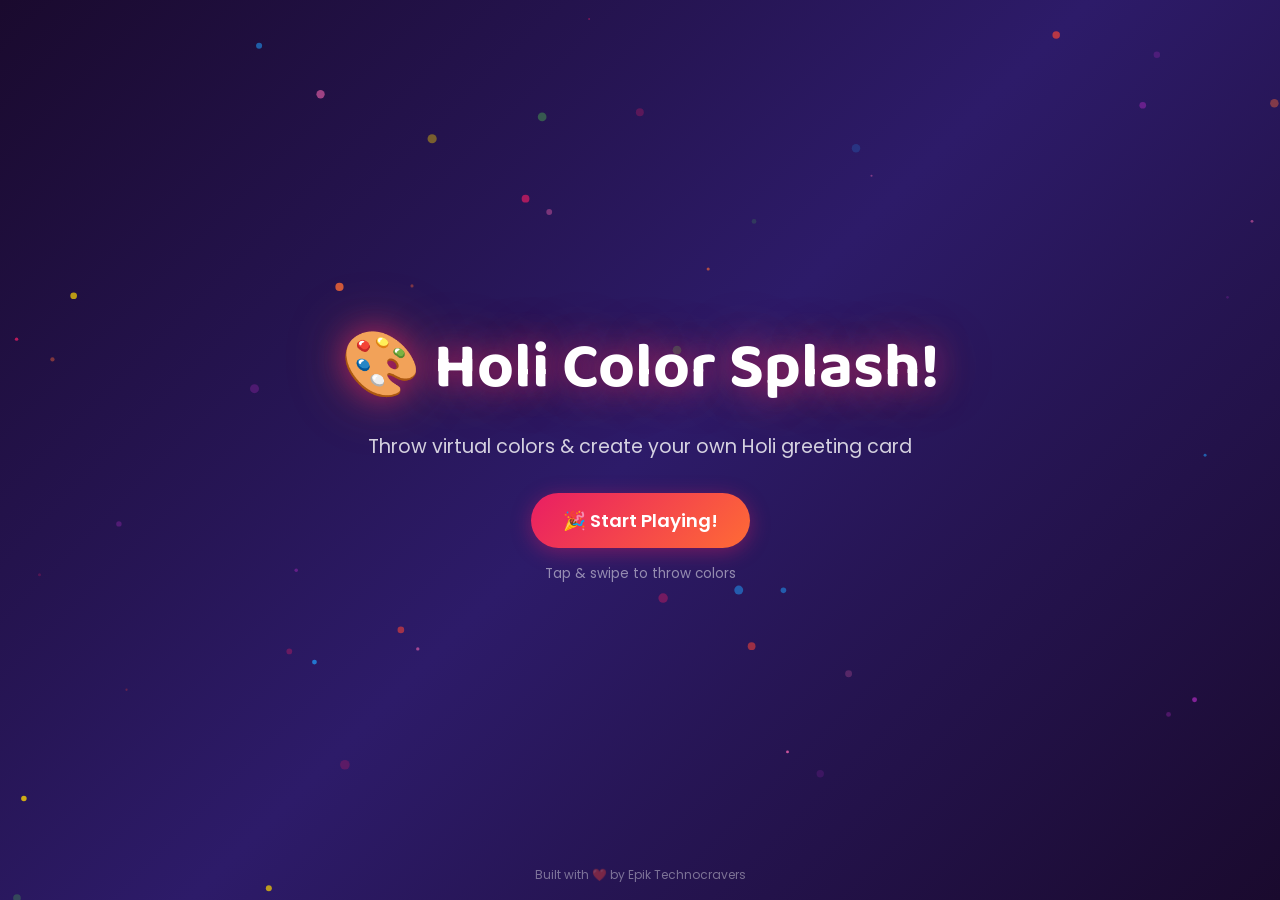
==== index.html @ 1cae0b5d "feat: mirror/flip button for selfies + remove forced back camera" ====
<!DOCTYPE html>
<html lang="en">
<head>
    <meta charset="UTF-8">
    <meta name="viewport" content="width=device-width, initial-scale=1.0, user-scalable=no">
    <title>Holi Color Splash 2026 — Throw Virtual Colors!</title>
    <meta name="description" content="Celebrate Holi 2026 with this interactive color splash game. Create and share personalized Holi greeting cards!">
    <meta property="og:title" content="Holi Color Splash 2026 — Throw Colors, Share Joy!">
    <meta property="og:description" content="Celebrate Holi 2026 with this interactive color splash game. Create and share personalized Holi greeting cards!">
    <meta property="og:image" content="og-image.png">
    <meta property="og:type" content="website">
    <meta name="theme-color" content="#1a0a2e">
    <link rel="icon" href="data:image/svg+xml,<svg xmlns='http://www.w3.org/2000/svg' viewBox='0 0 100 100'><text y='.9em' font-size='90'>🎨</text></svg>">
    <link rel="preconnect" href="https://fonts.googleapis.com">
    <link rel="preconnect" href="https://fonts.gstatic.com" crossorigin>
    <link href="https://fonts.googleapis.com/css2?family=Poppins:wght@400;600;700;800&family=Baloo+2:wght@700;800&display=swap" rel="stylesheet">
    <link rel="stylesheet" href="style.css">
</head>
<body>
    <!-- Landing Screen -->
    <div id="landing" class="screen active">
        <canvas id="bgCanvas"></canvas>
        <div class="landing-content">
            <h1 class="landing-title">🎨 Holi Color Splash!</h1>
            <p class="landing-subtitle">Throw virtual colors & create your own Holi greeting card</p>
            <button id="startBtn" class="btn btn-primary pulse">🎉 Start Playing!</button>
            <p class="landing-hint">Tap & swipe to throw colors</p>
        </div>
        <footer class="landing-footer">Built with ❤️ by Epik Technocravers</footer>
    </div>

    <!-- Canvas Screen -->
    <div id="playScreen" class="screen">
        <canvas id="mainCanvas"></canvas>
        <div id="canvasWatermark" class="canvas-watermark">👆 Tap & swipe to<br>throw colors!</div>
        <div id="colorPicker" class="color-picker">
            <div class="color-dot" data-color="#FF6B35" style="background:#FF6B35"></div>
            <div class="color-dot" data-color="#E91E63" style="background:#E91E63"></div>
            <div class="color-dot" data-color="#4CAF50" style="background:#4CAF50"></div>
            <div class="color-dot" data-color="#FFD600" style="background:#FFD600"></div>
            <div class="color-dot" data-color="#2196F3" style="background:#2196F3"></div>
            <div class="color-dot" data-color="#FF69B4" style="background:#FF69B4"></div>
            <div class="color-dot" data-color="#9C27B0" style="background:#9C27B0"></div>
            <div class="color-dot" data-color="#F44336" style="background:#F44336"></div>
            <div class="color-dot random active active-mode" data-color="random" title="Random">🎲</div>
        </div>
        <div id="tapCounter" class="tap-counter"></div>
        <div id="challengeText" class="challenge-text hidden">🎯 How many colors can you throw?</div>
        <button id="soundToggle" class="btn btn-sound" title="Toggle Sound">🔇</button>
        <button id="createCardBtn" class="btn btn-card hidden">✨ Create Greeting Card</button>
        <button id="clearBtn" class="btn btn-clear">🗑️</button>
        <button id="photoBtn" class="btn btn-photo">📸</button>
        <input type="file" id="photoInput" accept="image/*" style="display:none">
        <div id="photoHint" class="photo-hint hidden">Throw colors on your photo! 🎨</div>
        <button id="stickerToggleBtn" class="btn btn-sticker-toggle">🎭 Stickers</button>
        <div id="stickerBar" class="sticker-bar hidden">
            <div id="stickerList" class="sticker-list"></div>
        </div>
        <div id="stickerHint" class="sticker-hint hidden"></div>
    </div>

    <!-- Name Input Overlay -->
    <div id="nameOverlay" class="overlay hidden">
        <div class="overlay-card">
            <h2>Almost there! 🎊</h2>
            <p>Enter your name for the greeting card</p>
            <input type="text" id="nameInput" placeholder="Your Name" maxlength="30" autocomplete="off">
            <button id="generateBtn" class="btn btn-primary">🎨 Create My Holi Card</button>
        </div>
    </div>

    <!-- Greeting Card Screen -->
    <div id="cardScreen" class="screen">
        <div id="confettiOverlay" class="confetti-overlay"></div>
        <canvas id="cardCanvas"></canvas>
        <div id="shareToast" class="share-toast hidden"></div>
        <div class="card-actions">
            <button id="downloadBtn" class="btn btn-download">📥 Download</button>
            <button id="shareBtn" class="btn btn-share">📤 Share</button>
            <button id="storyBtn" class="btn btn-story">📱 Create Story</button>
            <button id="backBtn" class="btn btn-back">← Make Another</button>
            <button id="copyBtn" class="btn btn-copy">📋 Copy Image</button>
            <button id="statusBtn" class="btn btn-status">📱 Set as Status</button>
        </div>
    </div>

    <script src="script.js"></script>
</body>
</html>
---- style.css ----
* { margin: 0; padding: 0; box-sizing: border-box; -webkit-tap-highlight-color: transparent; }
html, body { width: 100%; height: 100dvh; overflow: hidden; font-family: 'Poppins', sans-serif; }
.screen { position: fixed; inset: 0; display: none; flex-direction: column; opacity: 0; transition: opacity .3s ease; }
.screen.active { display: flex; opacity: 1; }
.screen.fade-out { opacity: 0; }

/* Landing */
#landing { background: linear-gradient(135deg, #1a0a2e 0%, #2d1b69 50%, #1a0a2e 100%); justify-content: center; align-items: center; text-align: center; z-index: 10; }
#bgCanvas { position: absolute; inset: 0; width: 100%; height: 100%; }
.landing-content { position: relative; z-index: 2; padding: 20px; }
.landing-title { font-family: 'Baloo 2', cursive; font-size: clamp(2.2rem, 8vw, 4rem); color: #fff; text-shadow: 0 0 30px rgba(233,30,99,.6), 0 0 60px rgba(255,107,53,.4); margin-bottom: 12px; animation: glow 2s ease-in-out infinite alternate; }
@keyframes glow { to { text-shadow: 0 0 40px rgba(76,175,80,.6), 0 0 80px rgba(255,214,0,.4); } }
.landing-subtitle { color: rgba(255,255,255,.8); font-size: clamp(.9rem, 3vw, 1.2rem); margin-bottom: 32px; }
.landing-hint { color: rgba(255,255,255,.5); font-size: .85rem; margin-top: 16px; }
.landing-footer { position: absolute; bottom: 16px; color: rgba(255,255,255,.4); font-size: .75rem; z-index: 2; }

/* Buttons */
.btn { border: none; border-radius: 50px; padding: 14px 32px; font-family: 'Poppins', sans-serif; font-weight: 600; font-size: 1rem; cursor: pointer; transition: all .2s; touch-action: manipulation; }
.btn:active { transform: scale(.95); }
.btn-primary { background: linear-gradient(135deg, #E91E63, #FF6B35); color: #fff; font-size: 1.15rem; box-shadow: 0 4px 20px rgba(233,30,99,.4); }
.pulse { animation: pulse 2s infinite; }
@keyframes pulse { 0%,100% { box-shadow: 0 4px 20px rgba(233,30,99,.4); } 50% { box-shadow: 0 4px 40px rgba(233,30,99,.7); } }

/* Play Screen */
#playScreen { background: #fff; }
#mainCanvas { width: 100%; height: 100dvh; touch-action: none; cursor: crosshair; }

.color-picker { position: fixed; bottom: 16px; left: 50%; transform: translateX(-50%); display: flex; gap: 8px; background: rgba(0,0,0,.55); backdrop-filter: blur(10px); padding: 8px 14px; border-radius: 50px; z-index: 5; pointer-events: auto; }
.color-dot { width: 32px; height: 32px; border-radius: 50%; border: 2px solid transparent; cursor: pointer; transition: all .15s; display: flex; align-items: center; justify-content: center; font-size: 16px; }
.color-dot.active { border-color: #fff; transform: scale(1.2); box-shadow: 0 0 10px rgba(255,255,255,.5); animation: dotBounce .3s ease-out; }
@keyframes dotBounce { 0% { transform: scale(1); } 50% { transform: scale(1.35); } 100% { transform: scale(1.2); } }
.color-dot.random { background: conic-gradient(#FF6B35, #E91E63, #4CAF50, #FFD600, #2196F3, #9C27B0, #FF6B35); }

.tap-counter { position: fixed; top: 16px; left: 50%; transform: translateX(-50%); background: rgba(0,0,0,.6); color: #fff; padding: 6px 14px; border-radius: 20px; font-size: .8rem; z-index: 5; backdrop-filter: blur(5px); }
.tap-counter:empty { display: none; }
.canvas-watermark { position: absolute; top: 50%; left: 50%; transform: translate(-50%, -50%); color: rgba(0,0,0,.12); font-size: 1.4rem; font-family: 'Poppins', sans-serif; text-align: center; pointer-events: none; z-index: 1; line-height: 1.8; }
.canvas-watermark.hidden { display: none; }

.challenge-text { position: fixed; top: 52px; right: 16px; background: rgba(233,30,99,.85); color: #fff; padding: 6px 14px; border-radius: 12px; font-size: .75rem; z-index: 5; animation: fadeInSlide .5s ease-out; }
.challenge-text.hidden { display: none; }
@keyframes fadeInSlide { from { opacity: 0; transform: translateY(-10px); } to { opacity: 1; transform: translateY(0); } }

.btn-sound { position: fixed; top: 16px; right: 12px; z-index: 5; background: rgba(0,0,0,.5); color: #fff; width: 40px; height: 40px; display: flex; align-items: center; justify-content: center; font-size: .85rem; backdrop-filter: blur(5px); line-height: 1; border-radius: 12px; }

.btn-card { position: fixed; top: 56px; left: 50%; transform: translateX(-50%); z-index: 5; background: linear-gradient(135deg, #E91E63, #9C27B0); color: #fff; animation: slideDown .4s ease-out, cardGlow 2s infinite 1s; box-shadow: 0 4px 20px rgba(156,39,176,.4); pointer-events: auto; }
.btn-card.hidden { display: none; }
@keyframes slideDown { from { opacity: 0; transform: translateX(-50%) translateY(-20px); } to { opacity: 1; transform: translateX(-50%) translateY(0); } }
@keyframes cardGlow { 0%,100% { box-shadow: 0 4px 20px rgba(156,39,176,.4); } 50% { box-shadow: 0 4px 35px rgba(156,39,176,.8), 0 0 20px rgba(233,30,99,.5); } }

.btn-clear { position: fixed; top: 16px; left: 16px; z-index: 5; background: rgba(0,0,0,.5); color: #fff; padding: 10px 16px; font-size: .85rem; backdrop-filter: blur(5px); }

/* Overlay */
.overlay { position: fixed; inset: 0; background: rgba(0,0,0,.7); display: flex; align-items: center; justify-content: center; z-index: 20; backdrop-filter: blur(5px); }
.overlay.hidden { display: none; }
.overlay-card { background: #fff; border-radius: 20px; padding: 32px 28px; text-align: center; max-width: 340px; width: 90%; animation: popIn .3s ease-out; }
@keyframes popIn { from { opacity: 0; transform: scale(.8); } to { opacity: 1; transform: scale(1); } }
.overlay-card h2 { font-family: 'Baloo 2', cursive; font-size: 1.6rem; margin-bottom: 8px; }
.overlay-card p { color: #666; margin-bottom: 20px; }
.overlay-card input { width: 100%; padding: 14px 18px; border: 2px solid #eee; border-radius: 12px; font-size: 1.1rem; font-family: 'Poppins', sans-serif; text-align: center; margin-bottom: 16px; outline: none; transition: border-color .2s; }
.overlay-card input:focus { border-color: #E91E63; }

/* Card Screen */
#cardScreen { background: #111; align-items: center; justify-content: center; }
#cardCanvas { max-width: 100%; max-height: 70vh; border-radius: 8px; box-shadow: 0 8px 40px rgba(0,0,0,.5); position: relative; z-index: 1; }
.confetti-overlay { position: fixed; inset: 0; pointer-events: none; z-index: 10; }
.card-actions { display: grid; grid-template-columns: 1fr 1fr; gap: 10px; padding: 20px; max-width: 400px; position: relative; z-index: 2; }
.btn-download { background: #4CAF50; color: #fff; }
.btn-share { background: #25D366; color: #fff; }
.btn-copy { background: #2196F3; color: #fff; }
.btn-story { background: linear-gradient(135deg, #f09433, #e6683c, #dc2743, #cc2366, #bc1888); color: #fff; }
.btn-status { background: #25D366; color: #fff; }
.btn-back { background: rgba(255,255,255,.15); color: #fff; }

.share-toast { position: fixed; top: 20px; left: 50%; transform: translateX(-50%); background: rgba(0,0,0,.85); color: #fff; padding: 12px 24px; border-radius: 30px; font-size: .95rem; z-index: 30; backdrop-filter: blur(10px); animation: popIn .3s ease-out; white-space: nowrap; }
.share-toast.hidden { display: none; }

/* Photo button */
.btn-photo { position: fixed; top: 16px; right: 56px; z-index: 6; background: rgba(0,0,0,.5); color: #fff; width: 40px; height: 40px; display: flex; align-items: center; justify-content: center; font-size: .85rem; backdrop-filter: blur(5px); line-height: 1; border-radius: 12px; }
.btn-photo.has-photo { background: #E91E63; }
.photo-hint { position: fixed; top: 70px; left: 50%; transform: translateX(-50%); background: rgba(233,30,99,.9); color: #fff; padding: 6px 16px; border-radius: 20px; font-size: .8rem; z-index: 6; white-space: nowrap; }
.photo-hint.hidden { display: none; }

/* Sticker UI */
.btn-sticker-toggle { position: fixed; bottom: 72px; right: 16px; z-index: 6; background: rgba(0,0,0,.7); color: #fff; padding: 10px 16px; font-size: .85rem; backdrop-filter: blur(5px); transition: bottom .3s ease; }
.btn-sticker-toggle.active { background: linear-gradient(135deg, #E91E63, #9C27B0); box-shadow: 0 2px 12px rgba(233,30,99,.5); bottom: 130px; }

.sticker-bar { position: fixed; bottom: 58px; left: 0; right: 0; z-index: 5; background: rgba(0,0,0,.75); backdrop-filter: blur(12px); padding: 8px 10px; transition: transform .3s ease, opacity .3s ease; }
.sticker-bar.hidden { transform: translateY(100%); opacity: 0; pointer-events: none; }

.sticker-list { display: flex; gap: 8px; overflow-x: auto; -webkit-overflow-scrolling: touch; scrollbar-width: none; padding: 2px 4px; }
.sticker-list::-webkit-scrollbar { display: none; }

.sticker-item { flex-shrink: 0; width: 52px; height: 52px; border-radius: 10px; border: 2px solid rgba(255,255,255,.3); cursor: pointer; transition: all .2s; background: rgba(255,255,255,.2); display: flex; align-items: center; justify-content: center; }
.sticker-item canvas { border-radius: 8px; opacity: 1; }
.sticker-item.active { border-color: #E91E63; transform: scale(1.15); box-shadow: 0 0 12px rgba(233,30,99,.6); background: rgba(233,30,99,.2); }

.sticker-hint { position: fixed; bottom: 115px; left: 50%; transform: translateX(-50%); background: rgba(233,30,99,.9); color: #fff; padding: 6px 16px; border-radius: 20px; font-size: .8rem; z-index: 6; white-space: nowrap; animation: fadeInSlide .3s ease-out; }
.sticker-hint.hidden { display: none; }

@media (max-width: 400px) {
    .btn { padding: 12px 20px; font-size: .9rem; }
    .color-dot { width: 28px; height: 28px; }
}
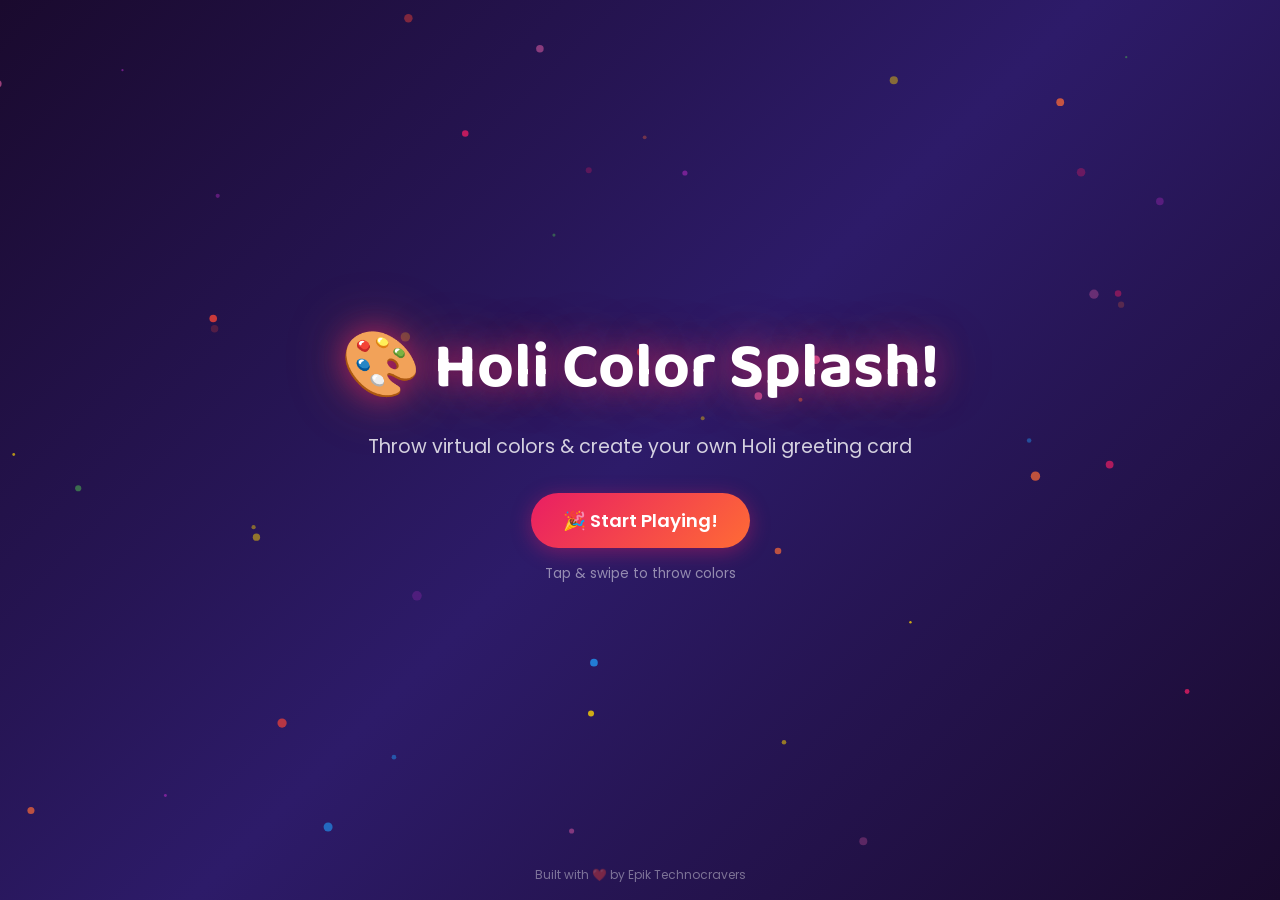
==== commit 0954401e: "feat: greeting message picker with 8 Holi templates" ====
--- a/index.html
+++ b/index.html
@@ -63,7 +63,8 @@
     <div id="nameOverlay" class="overlay hidden">
         <div class="overlay-card">
             <h2>Almost there! 🎊</h2>
-            <p>Enter your name for the greeting card</p>
+            <p>Pick a greeting & add your name</p>
+            <div id="greetingPicker" class="greeting-picker"></div>
             <input type="text" id="nameInput" placeholder="Your Name" maxlength="30" autocomplete="off">
             <button id="generateBtn" class="btn btn-primary">🎨 Create My Holi Card</button>
         </div>
--- a/style.css
+++ b/style.css
@@ -56,6 +56,14 @@
 @keyframes popIn { from { opacity: 0; transform: scale(.8); } to { opacity: 1; transform: scale(1); } }
 .overlay-card h2 { font-family: 'Baloo 2', cursive; font-size: 1.6rem; margin-bottom: 8px; }
 .overlay-card p { color: #666; margin-bottom: 20px; }
+/* Greeting Picker */
+.greeting-picker { display: flex; flex-direction: column; gap: 6px; max-height: 180px; overflow-y: auto; margin-bottom: 14px; padding: 4px 0; }
+.greeting-picker::-webkit-scrollbar { width: 3px; }
+.greeting-picker::-webkit-scrollbar-thumb { background: #E91E63; border-radius: 3px; }
+.greeting-opt { padding: 10px 14px; border: 2px solid #eee; border-radius: 12px; font-size: .85rem; font-family: 'Poppins', sans-serif; cursor: pointer; text-align: left; background: #fff; transition: all .2s; line-height: 1.3; }
+.greeting-opt:active { transform: scale(.97); }
+.greeting-opt.active { border-color: #E91E63; background: linear-gradient(135deg, rgba(233,30,99,.08), rgba(156,39,176,.08)); }
+
 .overlay-card input { width: 100%; padding: 14px 18px; border: 2px solid #eee; border-radius: 12px; font-size: 1.1rem; font-family: 'Poppins', sans-serif; text-align: center; margin-bottom: 16px; outline: none; transition: border-color .2s; }
 .overlay-card input:focus { border-color: #E91E63; }
 
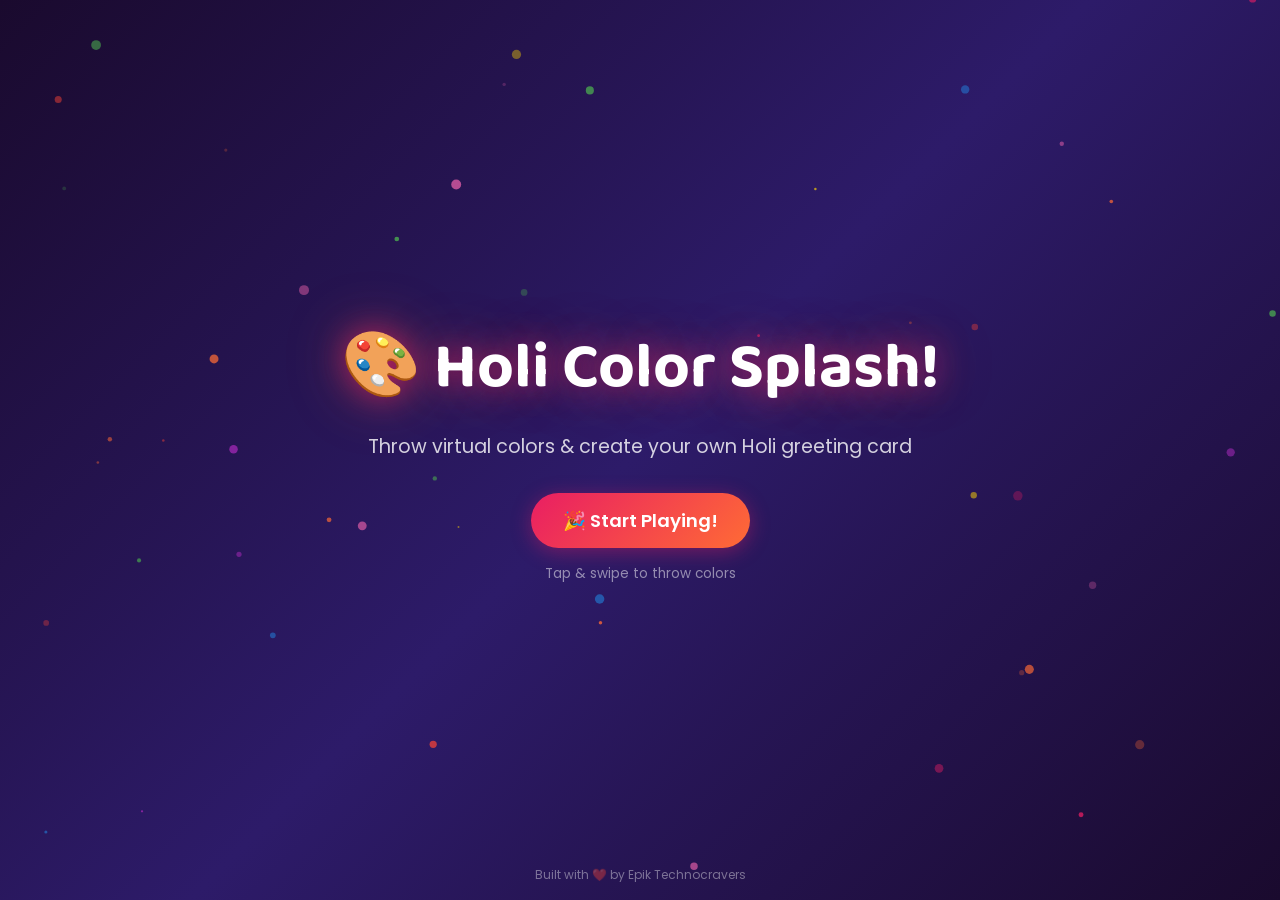
==== commit 73e19c68: "fix: tighter card layout, bigger name, native image sharing for all buttons" ====
--- a/index.html
+++ b/index.html
@@ -76,12 +76,12 @@
         <canvas id="cardCanvas"></canvas>
         <div id="shareToast" class="share-toast hidden"></div>
         <div class="card-actions">
-            <button id="downloadBtn" class="btn btn-download">📥 Download</button>
-            <button id="shareBtn" class="btn btn-share">📤 Share</button>
-            <button id="storyBtn" class="btn btn-story">📱 Create Story</button>
-            <button id="backBtn" class="btn btn-back">← Make Another</button>
+            <button id="downloadBtn" class="btn btn-download">📥 Save</button>
+            <button id="shareBtn" class="btn btn-share">📤 Share Image</button>
+            <button id="storyBtn" class="btn btn-story">📱 Story (9:16)</button>
+            <button id="backBtn" class="btn btn-back">← New Card</button>
             <button id="copyBtn" class="btn btn-copy">📋 Copy Image</button>
-            <button id="statusBtn" class="btn btn-status">📱 Set as Status</button>
+            <button id="statusBtn" class="btn btn-status">💬 WhatsApp Status</button>
         </div>
     </div>
 
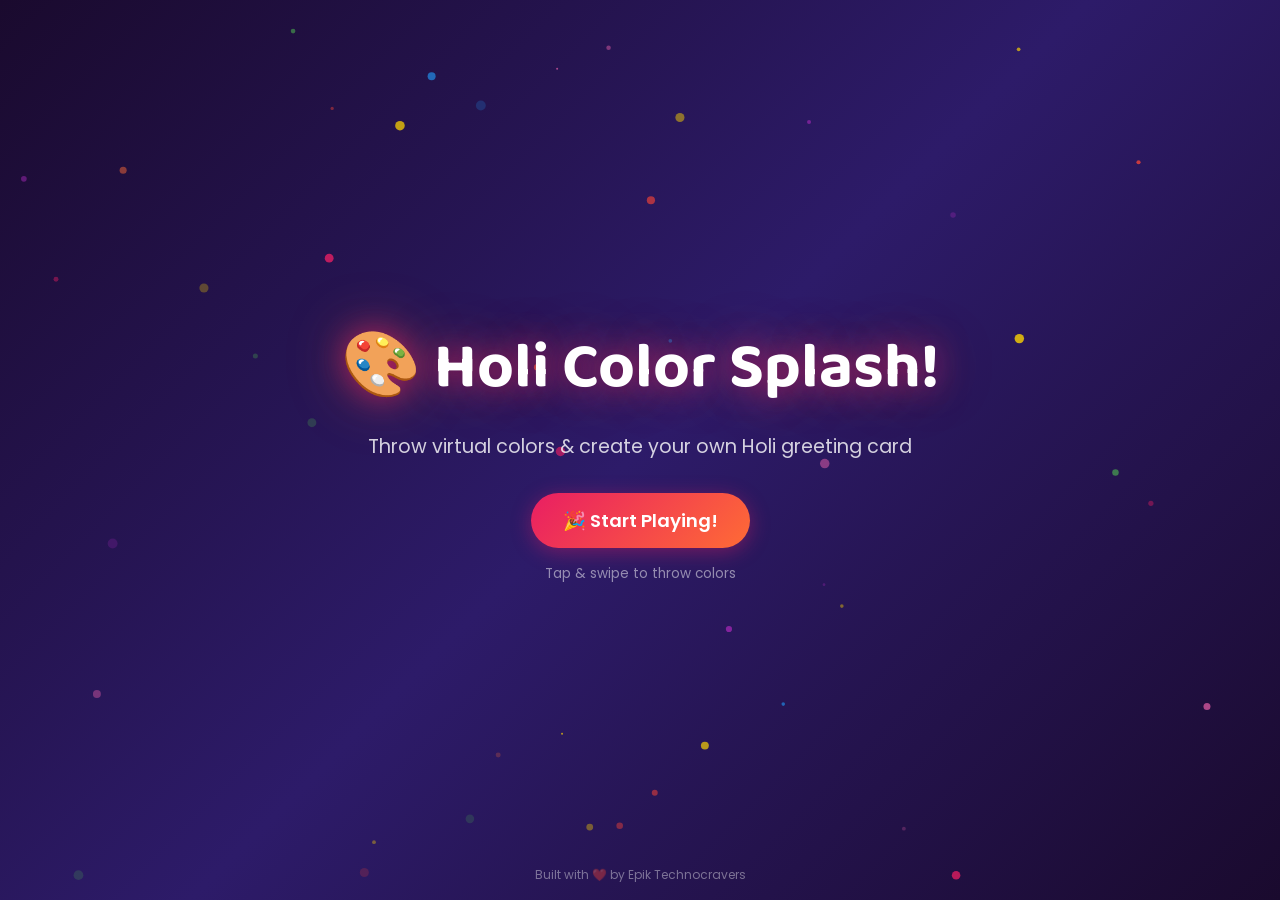
==== commit 275e9809: "feat: undo button — revert last splash or sticker (up to 20 steps)" ====
--- a/index.html
+++ b/index.html
@@ -48,6 +48,7 @@
         <div id="challengeText" class="challenge-text hidden">🎯 How many colors can you throw?</div>
         <button id="soundToggle" class="btn btn-sound" title="Toggle Sound">🔇</button>
         <button id="createCardBtn" class="btn btn-card hidden">✨ Create Greeting Card</button>
+        <button id="undoBtn" class="btn btn-clear" style="left:64px;opacity:.3">↩️</button>
         <button id="clearBtn" class="btn btn-clear">🗑️</button>
         <button id="photoBtn" class="btn btn-photo">📸</button>
         <input type="file" id="photoInput" accept="image/*" style="display:none">
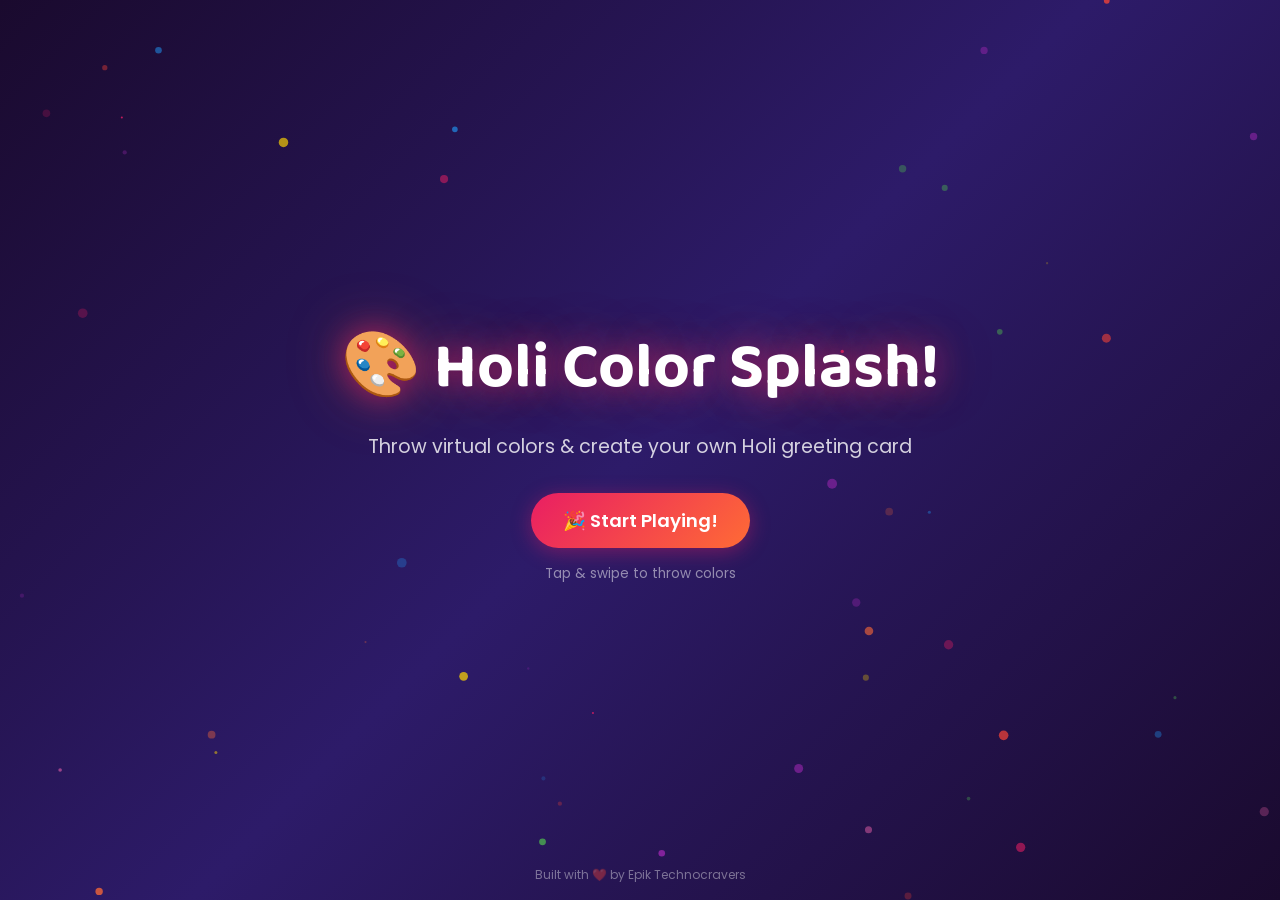
==== commit b62e990a: "feat: bottom toolbar menu + Holi photo frames (gulaal, rangoli, pichkari, marigold, tika)" ====
--- a/index.html
+++ b/index.html
@@ -33,30 +33,48 @@
     <div id="playScreen" class="screen">
         <canvas id="mainCanvas"></canvas>
         <div id="canvasWatermark" class="canvas-watermark">👆 Tap & swipe to<br>throw colors!</div>
-        <div id="colorPicker" class="color-picker">
-            <div class="color-dot" data-color="#FF6B35" style="background:#FF6B35"></div>
-            <div class="color-dot" data-color="#E91E63" style="background:#E91E63"></div>
-            <div class="color-dot" data-color="#4CAF50" style="background:#4CAF50"></div>
-            <div class="color-dot" data-color="#FFD600" style="background:#FFD600"></div>
-            <div class="color-dot" data-color="#2196F3" style="background:#2196F3"></div>
-            <div class="color-dot" data-color="#FF69B4" style="background:#FF69B4"></div>
-            <div class="color-dot" data-color="#9C27B0" style="background:#9C27B0"></div>
-            <div class="color-dot" data-color="#F44336" style="background:#F44336"></div>
-            <div class="color-dot random active active-mode" data-color="random" title="Random">🎲</div>
+
+        <!-- Top bar: counter + card button -->
+        <div class="top-bar">
+            <div id="tapCounter" class="tap-counter"></div>
+            <button id="createCardBtn" class="btn btn-card hidden">✨ Create Card</button>
         </div>
-        <div id="tapCounter" class="tap-counter"></div>
         <div id="challengeText" class="challenge-text hidden">🎯 How many colors can you throw?</div>
-        <button id="soundToggle" class="btn btn-sound" title="Toggle Sound">🔇</button>
-        <button id="createCardBtn" class="btn btn-card hidden">✨ Create Greeting Card</button>
-        <button id="undoBtn" class="btn btn-clear" style="left:64px;opacity:.3">↩️</button>
-        <button id="clearBtn" class="btn btn-clear">🗑️</button>
-        <button id="photoBtn" class="btn btn-photo">📸</button>
+
+        <!-- Expandable panels (above toolbar) -->
+        <div id="colorPanel" class="tool-panel hidden">
+            <div id="colorPicker" class="color-picker">
+                <div class="color-dot" data-color="#FF6B35" style="background:#FF6B35"></div>
+                <div class="color-dot" data-color="#E91E63" style="background:#E91E63"></div>
+                <div class="color-dot" data-color="#4CAF50" style="background:#4CAF50"></div>
+                <div class="color-dot" data-color="#FFD600" style="background:#FFD600"></div>
+                <div class="color-dot" data-color="#2196F3" style="background:#2196F3"></div>
+                <div class="color-dot" data-color="#FF69B4" style="background:#FF69B4"></div>
+                <div class="color-dot" data-color="#9C27B0" style="background:#9C27B0"></div>
+                <div class="color-dot" data-color="#F44336" style="background:#F44336"></div>
+                <div class="color-dot random active active-mode" data-color="random" title="Random">🎲</div>
+            </div>
+        </div>
+        <div id="stickerPanel" class="tool-panel hidden">
+            <div id="stickerList" class="sticker-list"></div>
+        </div>
+        <div id="framePanel" class="tool-panel hidden">
+            <div id="frameList" class="frame-list"></div>
+        </div>
+
+        <!-- Bottom toolbar -->
+        <div class="bottom-toolbar">
+            <button class="toolbar-btn active" data-tool="colors"><span class="tb-icon">🎨</span><span class="tb-label">Colors</span></button>
+            <button class="toolbar-btn" data-tool="stickers"><span class="tb-icon">🎭</span><span class="tb-label">Stickers</span></button>
+            <button class="toolbar-btn" data-tool="frames"><span class="tb-icon">🖼️</span><span class="tb-label">Frames</span></button>
+            <button class="toolbar-btn" data-tool="photo"><span class="tb-icon">📸</span><span class="tb-label">Photo</span></button>
+            <button id="undoBtn" class="toolbar-btn" data-tool="undo" style="opacity:.3"><span class="tb-icon">↩️</span><span class="tb-label">Undo</span></button>
+            <button class="toolbar-btn" data-tool="clear"><span class="tb-icon">🗑️</span><span class="tb-label">Clear</span></button>
+            <button id="soundToggle" class="toolbar-btn" data-tool="sound"><span class="tb-icon">🔇</span><span class="tb-label">Sound</span></button>
+        </div>
+
         <input type="file" id="photoInput" accept="image/*" style="display:none">
         <div id="photoHint" class="photo-hint hidden">Throw colors on your photo! 🎨</div>
-        <button id="stickerToggleBtn" class="btn btn-sticker-toggle">🎭 Stickers</button>
-        <div id="stickerBar" class="sticker-bar hidden">
-            <div id="stickerList" class="sticker-list"></div>
-        </div>
         <div id="stickerHint" class="sticker-hint hidden"></div>
     </div>
 
--- a/style.css
+++ b/style.css
@@ -24,46 +24,75 @@
 /* Play Screen */
 #playScreen { background: #fff; }
 #mainCanvas { width: 100%; height: 100dvh; touch-action: none; cursor: crosshair; }
+.canvas-watermark { position: absolute; top: 45%; left: 50%; transform: translate(-50%, -50%); color: rgba(0,0,0,.12); font-size: 1.4rem; font-family: 'Poppins', sans-serif; text-align: center; pointer-events: none; z-index: 1; line-height: 1.8; }
+.canvas-watermark.hidden { display: none; }
 
-.color-picker { position: fixed; bottom: 16px; left: 50%; transform: translateX(-50%); display: flex; gap: 8px; background: rgba(0,0,0,.55); backdrop-filter: blur(10px); padding: 8px 14px; border-radius: 50px; z-index: 5; pointer-events: auto; }
-.color-dot { width: 32px; height: 32px; border-radius: 50%; border: 2px solid transparent; cursor: pointer; transition: all .15s; display: flex; align-items: center; justify-content: center; font-size: 16px; }
+/* Top bar */
+.top-bar { position: fixed; top: 0; left: 0; right: 0; z-index: 5; display: flex; align-items: center; justify-content: center; gap: 10px; padding: 12px 16px; pointer-events: none; }
+.top-bar > * { pointer-events: auto; }
+.tap-counter { background: rgba(0,0,0,.6); color: #fff; padding: 6px 14px; border-radius: 20px; font-size: .8rem; backdrop-filter: blur(5px); }
+.tap-counter:empty { display: none; }
+.btn-card { background: linear-gradient(135deg, #E91E63, #9C27B0); color: #fff; padding: 10px 20px; font-size: .85rem; animation: cardGlow 2s infinite; box-shadow: 0 4px 20px rgba(156,39,176,.4); }
+.btn-card.hidden { display: none; }
+@keyframes cardGlow { 0%,100% { box-shadow: 0 4px 20px rgba(156,39,176,.4); } 50% { box-shadow: 0 4px 35px rgba(156,39,176,.8), 0 0 20px rgba(233,30,99,.5); } }
+
+.challenge-text { position: fixed; top: 52px; left: 50%; transform: translateX(-50%); background: rgba(233,30,99,.85); color: #fff; padding: 6px 14px; border-radius: 12px; font-size: .75rem; z-index: 5; animation: fadeInSlide .5s ease-out; }
+.challenge-text.hidden { display: none; }
+@keyframes fadeInSlide { from { opacity: 0; transform: translateX(-50%) translateY(-10px); } to { opacity: 1; transform: translateX(-50%) translateY(0); } }
+
+/* ========== BOTTOM TOOLBAR ========== */
+.bottom-toolbar { position: fixed; bottom: 0; left: 0; right: 0; z-index: 8; display: flex; justify-content: space-around; align-items: center; background: rgba(0,0,0,.85); backdrop-filter: blur(12px); padding: 6px 4px; padding-bottom: max(6px, env(safe-area-inset-bottom)); border-top: 1px solid rgba(255,255,255,.1); }
+.toolbar-btn { flex: 1; display: flex; flex-direction: column; align-items: center; gap: 2px; background: none; border: none; color: rgba(255,255,255,.5); cursor: pointer; padding: 6px 2px; font-family: 'Poppins', sans-serif; transition: all .2s; touch-action: manipulation; -webkit-tap-highlight-color: transparent; }
+.toolbar-btn:active { transform: scale(.9); }
+.toolbar-btn.active { color: #E91E63; }
+.toolbar-btn .tb-icon { font-size: 1.3rem; line-height: 1; }
+.toolbar-btn .tb-label { font-size: .6rem; font-weight: 600; letter-spacing: .02em; }
+
+/* ========== TOOL PANELS (above toolbar) ========== */
+.tool-panel { position: fixed; bottom: 60px; left: 0; right: 0; z-index: 7; background: rgba(0,0,0,.75); backdrop-filter: blur(12px); padding: 10px 10px; transition: transform .25s ease, opacity .25s ease; border-top: 1px solid rgba(255,255,255,.08); }
+.tool-panel.hidden { transform: translateY(100%); opacity: 0; pointer-events: none; }
+
+/* Color picker inside panel */
+.color-picker { display: flex; gap: 8px; justify-content: center; flex-wrap: wrap; padding: 2px 0; }
+.color-dot { width: 34px; height: 34px; border-radius: 50%; border: 2.5px solid transparent; cursor: pointer; transition: all .15s; display: flex; align-items: center; justify-content: center; font-size: 16px; }
 .color-dot.active { border-color: #fff; transform: scale(1.2); box-shadow: 0 0 10px rgba(255,255,255,.5); animation: dotBounce .3s ease-out; }
 @keyframes dotBounce { 0% { transform: scale(1); } 50% { transform: scale(1.35); } 100% { transform: scale(1.2); } }
 .color-dot.random { background: conic-gradient(#FF6B35, #E91E63, #4CAF50, #FFD600, #2196F3, #9C27B0, #FF6B35); }
 
-.tap-counter { position: fixed; top: 16px; left: 50%; transform: translateX(-50%); background: rgba(0,0,0,.6); color: #fff; padding: 6px 14px; border-radius: 20px; font-size: .8rem; z-index: 5; backdrop-filter: blur(5px); }
-.tap-counter:empty { display: none; }
-.canvas-watermark { position: absolute; top: 50%; left: 50%; transform: translate(-50%, -50%); color: rgba(0,0,0,.12); font-size: 1.4rem; font-family: 'Poppins', sans-serif; text-align: center; pointer-events: none; z-index: 1; line-height: 1.8; }
-.canvas-watermark.hidden { display: none; }
+/* Sticker list */
+.sticker-list { display: flex; gap: 8px; overflow-x: auto; -webkit-overflow-scrolling: touch; scrollbar-width: none; padding: 2px 4px; }
+.sticker-list::-webkit-scrollbar { display: none; }
+.sticker-item { flex-shrink: 0; width: 52px; height: 52px; border-radius: 10px; border: 2px solid rgba(255,255,255,.3); cursor: pointer; transition: all .2s; background: rgba(255,255,255,.15); display: flex; align-items: center; justify-content: center; }
+.sticker-item canvas { border-radius: 8px; }
+.sticker-item.active { border-color: #E91E63; transform: scale(1.15); box-shadow: 0 0 12px rgba(233,30,99,.6); background: rgba(233,30,99,.2); }
+.sticker-hint { position: fixed; bottom: 130px; left: 50%; transform: translateX(-50%); background: rgba(233,30,99,.9); color: #fff; padding: 6px 16px; border-radius: 20px; font-size: .8rem; z-index: 8; white-space: nowrap; animation: fadeInSlide .3s ease-out; }
+.sticker-hint.hidden { display: none; }
 
-.challenge-text { position: fixed; top: 52px; right: 16px; background: rgba(233,30,99,.85); color: #fff; padding: 6px 14px; border-radius: 12px; font-size: .75rem; z-index: 5; animation: fadeInSlide .5s ease-out; }
-.challenge-text.hidden { display: none; }
-@keyframes fadeInSlide { from { opacity: 0; transform: translateY(-10px); } to { opacity: 1; transform: translateY(0); } }
+/* Frame list */
+.frame-list { display: flex; gap: 10px; overflow-x: auto; -webkit-overflow-scrolling: touch; scrollbar-width: none; padding: 4px; }
+.frame-list::-webkit-scrollbar { display: none; }
+.frame-item { flex-shrink: 0; width: 64px; height: 88px; border-radius: 8px; border: 2.5px solid rgba(255,255,255,.25); cursor: pointer; transition: all .2s; background: rgba(255,255,255,.1); display: flex; flex-direction: column; align-items: center; justify-content: center; gap: 4px; }
+.frame-item canvas { border-radius: 4px; }
+.frame-item .frame-name { font-size: .55rem; color: rgba(255,255,255,.7); text-align: center; line-height: 1.1; }
+.frame-item.active { border-color: #E91E63; transform: scale(1.08); box-shadow: 0 0 12px rgba(233,30,99,.5); background: rgba(233,30,99,.15); }
 
-.btn-sound { position: fixed; top: 16px; right: 12px; z-index: 5; background: rgba(0,0,0,.5); color: #fff; width: 40px; height: 40px; display: flex; align-items: center; justify-content: center; font-size: .85rem; backdrop-filter: blur(5px); line-height: 1; border-radius: 12px; }
-
-.btn-card { position: fixed; top: 56px; left: 50%; transform: translateX(-50%); z-index: 5; background: linear-gradient(135deg, #E91E63, #9C27B0); color: #fff; animation: slideDown .4s ease-out, cardGlow 2s infinite 1s; box-shadow: 0 4px 20px rgba(156,39,176,.4); pointer-events: auto; }
-.btn-card.hidden { display: none; }
-@keyframes slideDown { from { opacity: 0; transform: translateX(-50%) translateY(-20px); } to { opacity: 1; transform: translateX(-50%) translateY(0); } }
-@keyframes cardGlow { 0%,100% { box-shadow: 0 4px 20px rgba(156,39,176,.4); } 50% { box-shadow: 0 4px 35px rgba(156,39,176,.8), 0 0 20px rgba(233,30,99,.5); } }
-
-.btn-clear { position: fixed; top: 16px; left: 16px; z-index: 5; background: rgba(0,0,0,.5); color: #fff; padding: 10px 16px; font-size: .85rem; backdrop-filter: blur(5px); }
+/* Photo hint */
+.photo-hint { position: fixed; top: 60px; left: 50%; transform: translateX(-50%); background: rgba(233,30,99,.9); color: #fff; padding: 6px 16px; border-radius: 20px; font-size: .8rem; z-index: 8; white-space: nowrap; }
+.photo-hint.hidden { display: none; }
 
 /* Overlay */
 .overlay { position: fixed; inset: 0; background: rgba(0,0,0,.7); display: flex; align-items: center; justify-content: center; z-index: 20; backdrop-filter: blur(5px); }
 .overlay.hidden { display: none; }
-.overlay-card { background: #fff; border-radius: 20px; padding: 32px 28px; text-align: center; max-width: 340px; width: 90%; animation: popIn .3s ease-out; }
+.overlay-card { background: #fff; border-radius: 20px; padding: 32px 28px; text-align: center; max-width: 340px; width: 90%; animation: popIn .3s ease-out; max-height: 85vh; overflow-y: auto; }
 @keyframes popIn { from { opacity: 0; transform: scale(.8); } to { opacity: 1; transform: scale(1); } }
 .overlay-card h2 { font-family: 'Baloo 2', cursive; font-size: 1.6rem; margin-bottom: 8px; }
 .overlay-card p { color: #666; margin-bottom: 20px; }
-/* Greeting Picker */
 .greeting-picker { display: flex; flex-direction: column; gap: 6px; max-height: 180px; overflow-y: auto; margin-bottom: 14px; padding: 4px 0; }
 .greeting-picker::-webkit-scrollbar { width: 3px; }
 .greeting-picker::-webkit-scrollbar-thumb { background: #E91E63; border-radius: 3px; }
 .greeting-opt { padding: 10px 14px; border: 2px solid #eee; border-radius: 12px; font-size: .85rem; font-family: 'Poppins', sans-serif; cursor: pointer; text-align: left; background: #fff; transition: all .2s; line-height: 1.3; }
 .greeting-opt:active { transform: scale(.97); }
 .greeting-opt.active { border-color: #E91E63; background: linear-gradient(135deg, rgba(233,30,99,.08), rgba(156,39,176,.08)); }
-
 .overlay-card input { width: 100%; padding: 14px 18px; border: 2px solid #eee; border-radius: 12px; font-size: 1.1rem; font-family: 'Poppins', sans-serif; text-align: center; margin-bottom: 16px; outline: none; transition: border-color .2s; }
 .overlay-card input:focus { border-color: #E91E63; }
 
@@ -82,30 +111,9 @@
 .share-toast { position: fixed; top: 20px; left: 50%; transform: translateX(-50%); background: rgba(0,0,0,.85); color: #fff; padding: 12px 24px; border-radius: 30px; font-size: .95rem; z-index: 30; backdrop-filter: blur(10px); animation: popIn .3s ease-out; white-space: nowrap; }
 .share-toast.hidden { display: none; }
 
-/* Photo button */
-.btn-photo { position: fixed; top: 16px; right: 56px; z-index: 6; background: rgba(0,0,0,.5); color: #fff; width: 40px; height: 40px; display: flex; align-items: center; justify-content: center; font-size: .85rem; backdrop-filter: blur(5px); line-height: 1; border-radius: 12px; }
-.btn-photo.has-photo { background: #E91E63; }
-.photo-hint { position: fixed; top: 70px; left: 50%; transform: translateX(-50%); background: rgba(233,30,99,.9); color: #fff; padding: 6px 16px; border-radius: 20px; font-size: .8rem; z-index: 6; white-space: nowrap; }
-.photo-hint.hidden { display: none; }
-
-/* Sticker UI */
-.btn-sticker-toggle { position: fixed; bottom: 72px; right: 16px; z-index: 6; background: rgba(0,0,0,.7); color: #fff; padding: 10px 16px; font-size: .85rem; backdrop-filter: blur(5px); transition: bottom .3s ease; }
-.btn-sticker-toggle.active { background: linear-gradient(135deg, #E91E63, #9C27B0); box-shadow: 0 2px 12px rgba(233,30,99,.5); bottom: 130px; }
-
-.sticker-bar { position: fixed; bottom: 58px; left: 0; right: 0; z-index: 5; background: rgba(0,0,0,.75); backdrop-filter: blur(12px); padding: 8px 10px; transition: transform .3s ease, opacity .3s ease; }
-.sticker-bar.hidden { transform: translateY(100%); opacity: 0; pointer-events: none; }
-
-.sticker-list { display: flex; gap: 8px; overflow-x: auto; -webkit-overflow-scrolling: touch; scrollbar-width: none; padding: 2px 4px; }
-.sticker-list::-webkit-scrollbar { display: none; }
-
-.sticker-item { flex-shrink: 0; width: 52px; height: 52px; border-radius: 10px; border: 2px solid rgba(255,255,255,.3); cursor: pointer; transition: all .2s; background: rgba(255,255,255,.2); display: flex; align-items: center; justify-content: center; }
-.sticker-item canvas { border-radius: 8px; opacity: 1; }
-.sticker-item.active { border-color: #E91E63; transform: scale(1.15); box-shadow: 0 0 12px rgba(233,30,99,.6); background: rgba(233,30,99,.2); }
-
-.sticker-hint { position: fixed; bottom: 115px; left: 50%; transform: translateX(-50%); background: rgba(233,30,99,.9); color: #fff; padding: 6px 16px; border-radius: 20px; font-size: .8rem; z-index: 6; white-space: nowrap; animation: fadeInSlide .3s ease-out; }
-.sticker-hint.hidden { display: none; }
-
 @media (max-width: 400px) {
     .btn { padding: 12px 20px; font-size: .9rem; }
     .color-dot { width: 28px; height: 28px; }
+    .toolbar-btn .tb-icon { font-size: 1.1rem; }
+    .toolbar-btn .tb-label { font-size: .55rem; }
 }
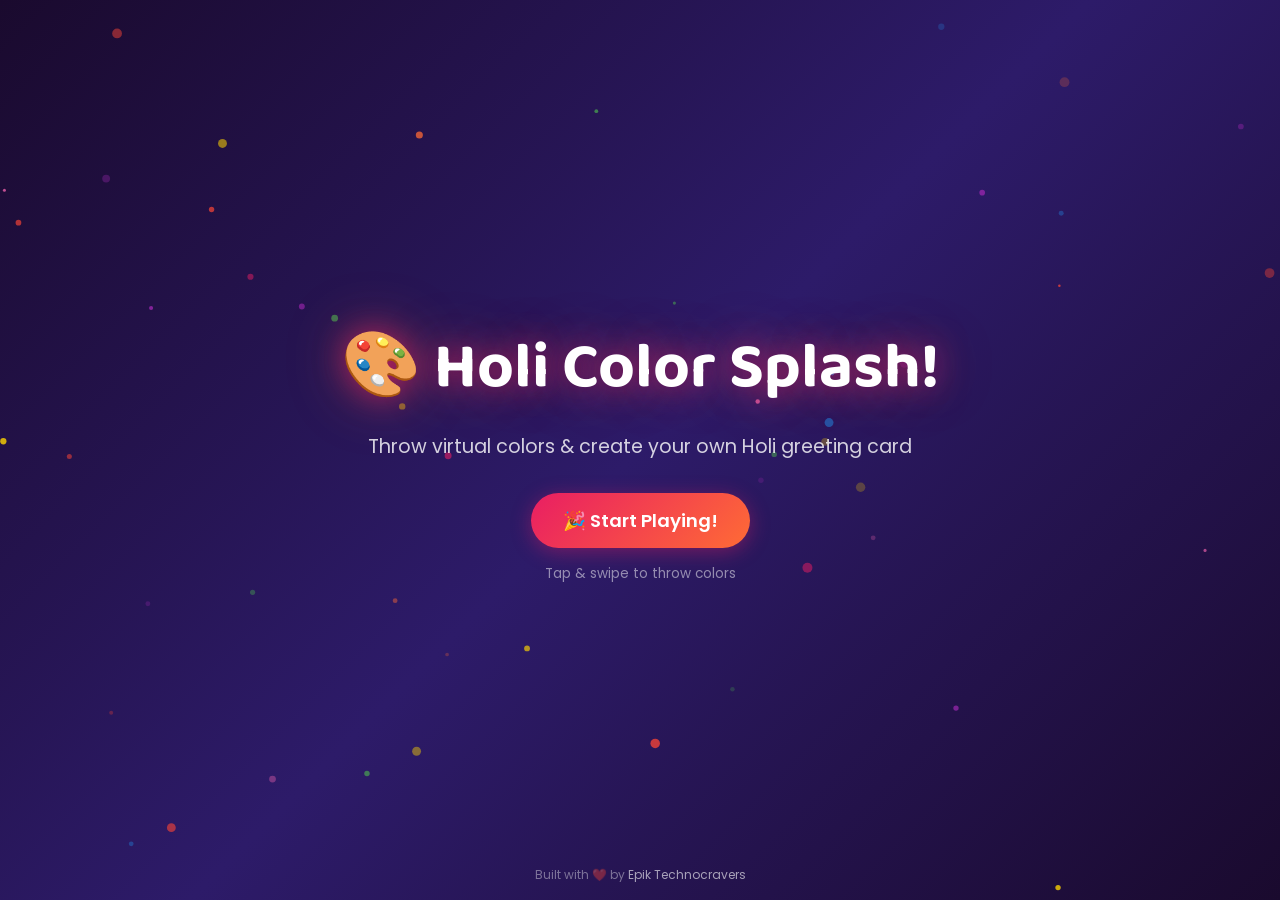
==== commit 27c79668: "feat: update URLs to holisplash.in + link Epik Technocravers" ====
--- a/index.html
+++ b/index.html
@@ -26,7 +26,7 @@
             <button id="startBtn" class="btn btn-primary pulse">🎉 Start Playing!</button>
             <p class="landing-hint">Tap & swipe to throw colors</p>
         </div>
-        <footer class="landing-footer">Built with ❤️ by Epik Technocravers</footer>
+        <footer class="landing-footer">Built with ❤️ by <a href="https://technocravers.com" target="_blank" style="color:rgba(255,255,255,.6);text-decoration:none;">Epik Technocravers</a></footer>
     </div>
 
     <!-- Canvas Screen -->
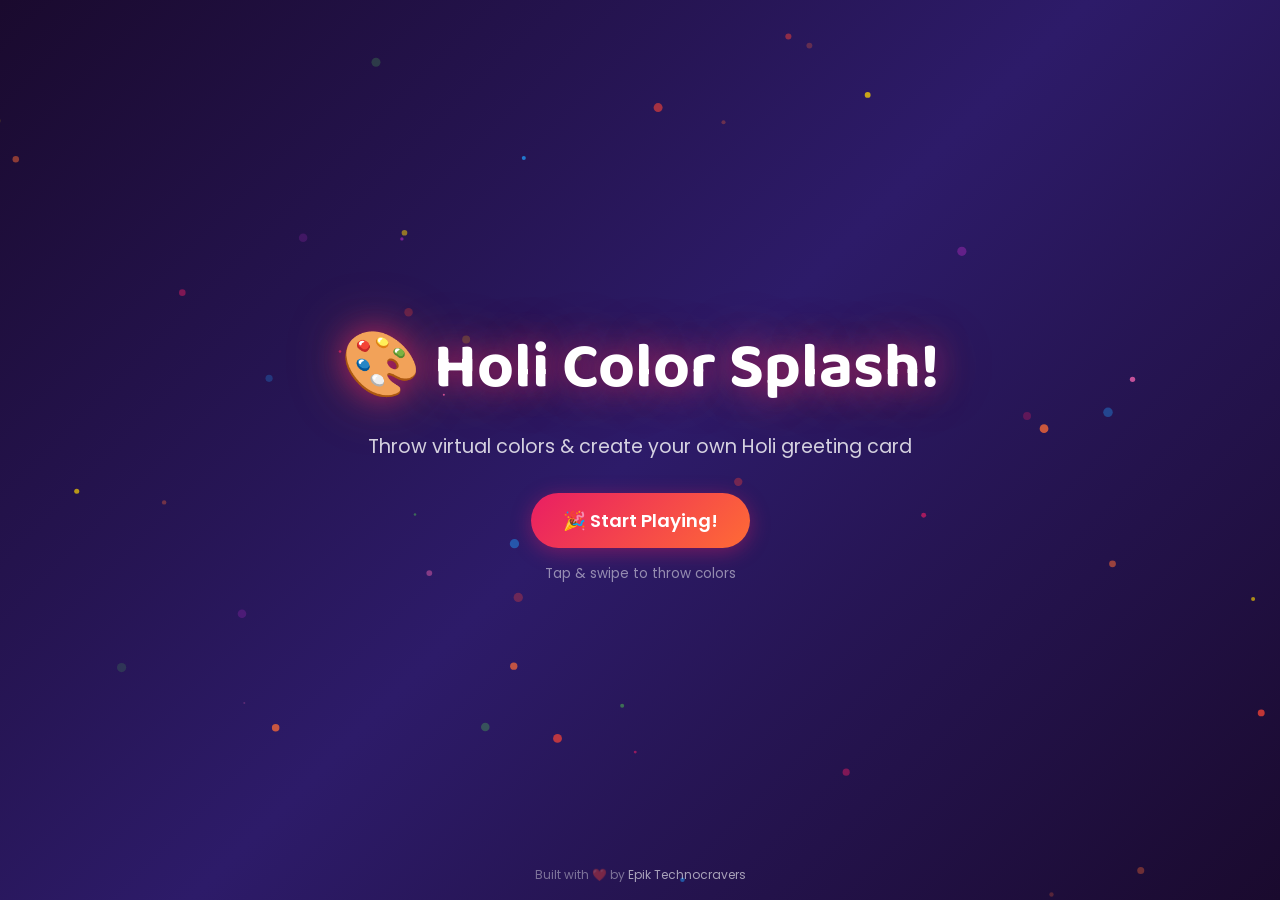
==== commit 25c23e28: "feat: live community stats on landing page + public stats API" ====
--- a/index.html
+++ b/index.html
@@ -25,6 +25,7 @@
             <p class="landing-subtitle">Throw virtual colors & create your own Holi greeting card</p>
             <button id="startBtn" class="btn btn-primary pulse">🎉 Start Playing!</button>
             <p class="landing-hint">Tap & swipe to throw colors</p>
+            <div id="liveStats" class="live-stats"></div>
         </div>
         <footer class="landing-footer">Built with ❤️ by <a href="https://technocravers.com" target="_blank" style="color:rgba(255,255,255,.6);text-decoration:none;">Epik Technocravers</a></footer>
     </div>
--- a/style.css
+++ b/style.css
@@ -12,6 +12,13 @@
 @keyframes glow { to { text-shadow: 0 0 40px rgba(76,175,80,.6), 0 0 80px rgba(255,214,0,.4); } }
 .landing-subtitle { color: rgba(255,255,255,.8); font-size: clamp(.9rem, 3vw, 1.2rem); margin-bottom: 32px; }
 .landing-hint { color: rgba(255,255,255,.5); font-size: .85rem; margin-top: 16px; }
+/* Live stats on landing */
+.live-stats { display: flex; gap: 16px; justify-content: center; flex-wrap: wrap; margin-top: 28px; animation: fadeInSlide .6s ease-out .3s both; }
+.live-stat { display: flex; flex-direction: column; align-items: center; background: rgba(255,255,255,.08); backdrop-filter: blur(8px); border: 1px solid rgba(255,255,255,.12); border-radius: 14px; padding: 12px 16px; min-width: 80px; }
+.live-stat .ls-value { font-size: 1.3rem; font-weight: 700; color: #fff; line-height: 1; }
+.live-stat .ls-label { font-size: .55rem; color: rgba(255,255,255,.5); margin-top: 4px; text-transform: uppercase; letter-spacing: .04em; }
+.live-stats:empty { display: none; }
+
 .landing-footer { position: absolute; bottom: 16px; color: rgba(255,255,255,.4); font-size: .75rem; z-index: 2; }
 
 /* Buttons */
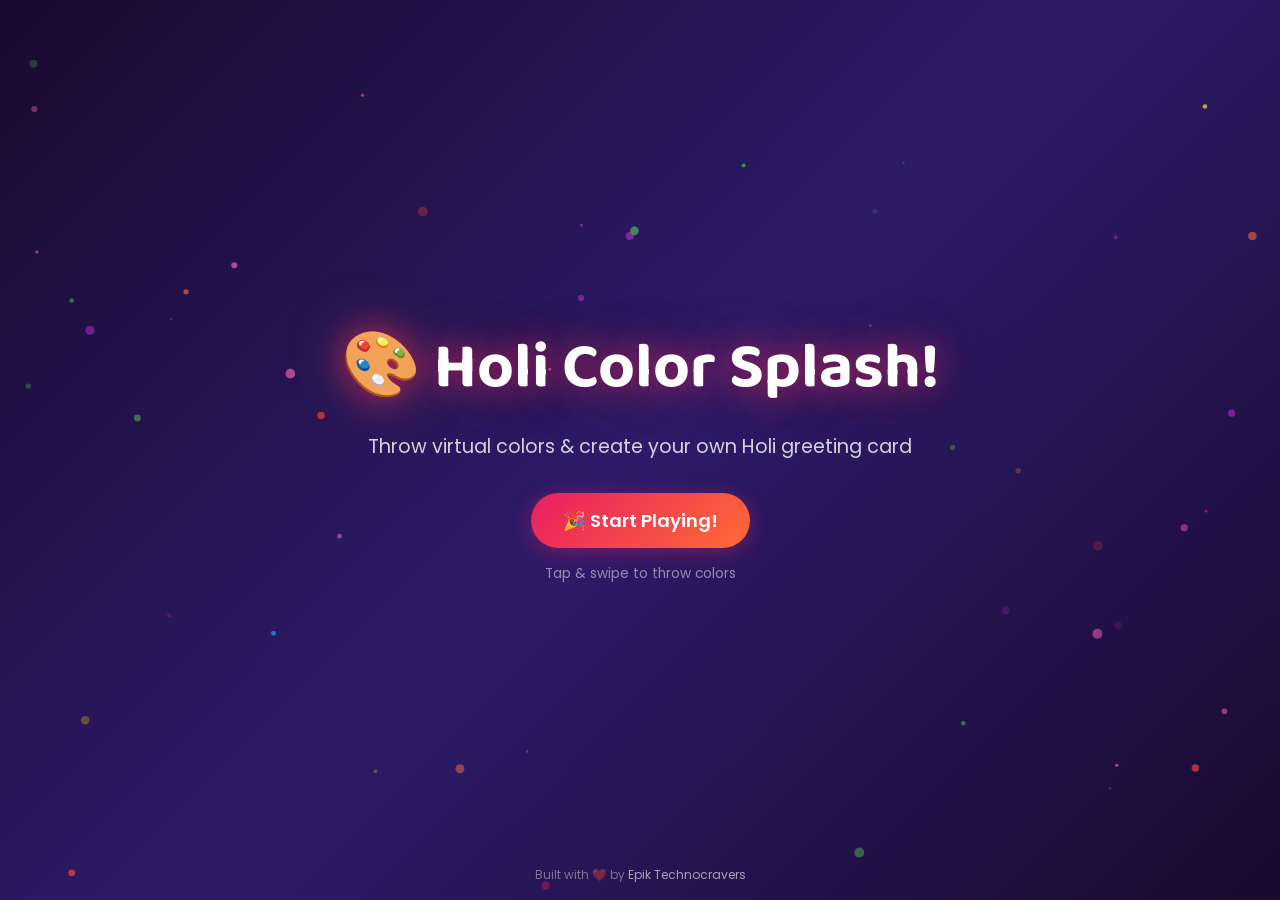
==== commit bfda3c41: "fix: position live stats above footer with absolute positioning" ====
--- a/index.html
+++ b/index.html
@@ -25,8 +25,8 @@
             <p class="landing-subtitle">Throw virtual colors & create your own Holi greeting card</p>
             <button id="startBtn" class="btn btn-primary pulse">🎉 Start Playing!</button>
             <p class="landing-hint">Tap & swipe to throw colors</p>
-            <div id="liveStats" class="live-stats"></div>
         </div>
+        <div id="liveStats" class="live-stats"></div>
         <footer class="landing-footer">Built with ❤️ by <a href="https://technocravers.com" target="_blank" style="color:rgba(255,255,255,.6);text-decoration:none;">Epik Technocravers</a></footer>
     </div>
 
--- a/style.css
+++ b/style.css
@@ -13,10 +13,10 @@
 .landing-subtitle { color: rgba(255,255,255,.8); font-size: clamp(.9rem, 3vw, 1.2rem); margin-bottom: 32px; }
 .landing-hint { color: rgba(255,255,255,.5); font-size: .85rem; margin-top: 16px; }
 /* Live stats on landing */
-.live-stats { display: flex; gap: 16px; justify-content: center; flex-wrap: wrap; margin-top: 28px; animation: fadeInSlide .6s ease-out .3s both; }
-.live-stat { display: flex; flex-direction: column; align-items: center; background: rgba(255,255,255,.08); backdrop-filter: blur(8px); border: 1px solid rgba(255,255,255,.12); border-radius: 14px; padding: 12px 16px; min-width: 80px; }
-.live-stat .ls-value { font-size: 1.3rem; font-weight: 700; color: #fff; line-height: 1; }
-.live-stat .ls-label { font-size: .55rem; color: rgba(255,255,255,.5); margin-top: 4px; text-transform: uppercase; letter-spacing: .04em; }
+.live-stats { position: absolute; bottom: 40px; left: 50%; transform: translateX(-50%); display: flex; gap: 10px; z-index: 3; animation: fadeInSlide .6s ease-out .5s both; }
+.live-stat { display: flex; flex-direction: column; align-items: center; background: rgba(255,255,255,.1); backdrop-filter: blur(10px); border: 1px solid rgba(255,255,255,.15); border-radius: 14px; padding: 10px 18px; }
+.live-stat .ls-value { font-size: 1.2rem; font-weight: 700; color: #fff; line-height: 1; }
+.live-stat .ls-label { font-size: .55rem; color: rgba(255,255,255,.5); margin-top: 4px; text-transform: uppercase; letter-spacing: .04em; white-space: nowrap; }
 .live-stats:empty { display: none; }
 
 .landing-footer { position: absolute; bottom: 16px; color: rgba(255,255,255,.4); font-size: .75rem; z-index: 2; }
